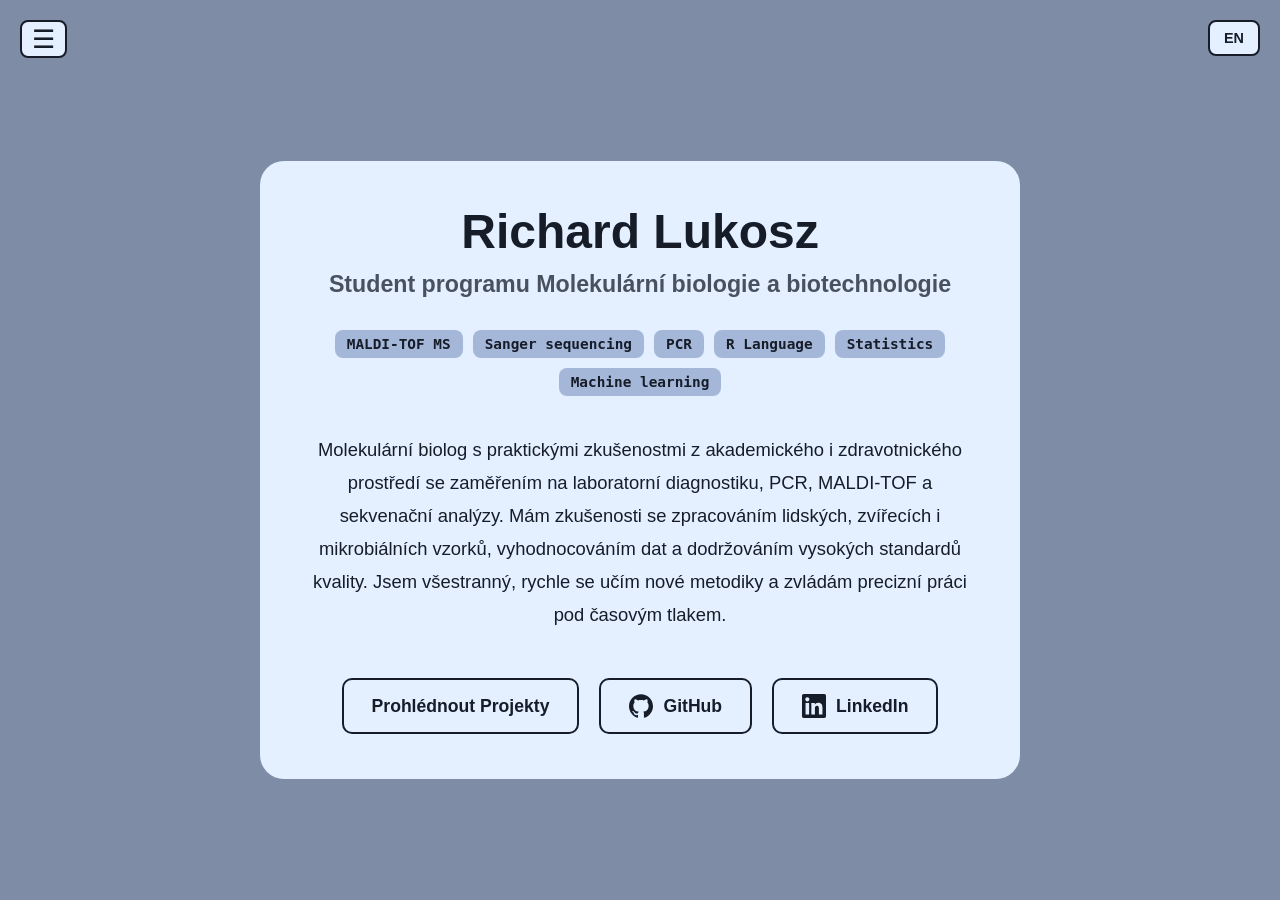
==== index.html @ 84959a50 "Add files via upload" ====
<!DOCTYPE html>
<html lang="cs">
<head>
    <meta charset="UTF-8">
    <meta name="viewport" content="width=device-width, initial-scale=1.0">
    <title>Úvod / Home</title>
    <style>
        :root {
            --bg-main: #7e8ca5;
            --bg-island: #e4f0ff;
            --bg-secondary: #a5b7d9;
            --text-dark: #161d29;
        }

        *, *::before, *::after {
            box-sizing: border-box;
        }

        body { 
            font-family: sans-serif; 
            background: var(--bg-main); 
            color: var(--text-dark); 
            display: flex; 
            flex-direction: column; 
            justify-content: center; 
            align-items: center; 
            min-height: 100vh; 
            margin: 0; 
            text-align: center; 
            position: relative;
            padding: 80px 20px 40px 20px; 
        }

        body:not(.lang-en-active) .lang-en { display: none; }
        body.lang-en-active .lang-cs { display: none; }

        .hero-container {
            max-width: 760px;
            width: 100%;
            background: var(--bg-island);
            padding: 45px 40px;
            border-radius: 24px;
            display: flex;
            flex-direction: column;
            align-items: center;
            gap: 12px;
        }

        h1 { 
            font-size: 3rem;
            margin: 0;
            line-height: 1.1;
            color: var(--text-dark);
        }

        .subtitle {
            font-size: 1.45rem;
            color: var(--text-dark);
            opacity: 0.75;
            margin-top: 0;
            margin-bottom: 20px;
            font-weight: bold;
            font-family: sans-serif;
        }

        .bio {
            color: var(--text-dark);
            line-height: 1.8;
            font-size: 1.15rem;
            margin-top: 15px;
            margin-bottom: 35px;
            text-align: center;
        }

        .skills-container {
            display: flex;
            flex-wrap: wrap;
            justify-content: center;
            gap: 10px;
            margin-top: 0;
            margin-bottom: 10px;
            list-style: none; 
            padding: 0; 
        }

        .skill-badge {
            background: var(--bg-secondary);
            padding: 6px 12px;
            border-radius: 8px;
            font-size: 0.9rem;
            color: var(--text-dark);
            font-family: monospace;
            font-weight: bold;
        }
        
        .action-buttons {
            display: flex;
            gap: 20px;
            flex-wrap: wrap;
            justify-content: center;
        }

        .btn {
            display: inline-flex;
            align-items: center;
            justify-content: center;
            gap: 10px;
            text-decoration: none;
            padding: 14px 28px;
            border-radius: 10px;
            font-size: 1.1rem;
            font-weight: bold;
            transition: 0.2s;
        }

        .btn-primary {
            background: var(--bg-island);
            color: var(--text-dark);
            border: 2px solid var(--text-dark);
        }

        .btn-icon {
            fill: var(--text-dark);
            width: 24px;
            height: 24px;
        }

        .lang-switcher {
            position: fixed;
            top: 20px; right: 20px; 
            z-index: 100;
        }

        .lang-btn {
            background: var(--bg-island);
            color: var(--text-dark); 
            border: 2px solid var(--text-dark);
            padding: 8px 14px;
            cursor: pointer;
            border-radius: 8px;
            font-size: 0.9rem;
            font-weight: bold;
            transition: 0.2s;
        }

        .hamburger-btn {
            position: fixed;
            top: 20px;
            left: 20px;
            background: var(--bg-island);
            border: 2px solid var(--text-dark);
            border-radius: 8px;
            padding: 2px 10px;
            color: var(--text-dark);
            font-size: 1.6rem;
            cursor: pointer;
            z-index: 100;
            transition: 0.2s;
        }

        .mobile-menu {
            position: fixed;
            top: 0;
            left: -100%;
            width: 250px;
            height: 100vh;
            background: var(--bg-island);
            box-shadow: 5px 0 20px rgba(0, 0, 0, 0.25);
            display: flex;
            flex-direction: column;
            padding: 85px 25px;
            transition: 0.3s ease;
            z-index: 99;
        }

        .mobile-menu.open { left: 0; }

        .menu-link {
            color: var(--bg-main);
            font-size: 1.2rem;
            font-weight: bold;
            text-decoration: none;
            margin-bottom: 20px;
            transition: 0.2s;
        }

        .menu-link.active { 
            color: var(--text-dark); 
            text-decoration: underline;
        }

        @media (hover: hover) {
            .lang-btn:hover, .hamburger-btn:hover { 
                background: var(--bg-secondary); 
            }
            .menu-link:hover { 
                color: var(--text-dark); 
            }
            .btn-primary:hover {
                background: var(--bg-secondary);
            }
        }

        @media (max-width: 600px) {
            body { padding: 75px 15px 30px 15px; }
            .hero-container { padding: 30px 20px; border-radius: 18px; }
            h1 { font-size: 2.3rem; }
            .subtitle { font-size: 1.15rem; }
            .bio { text-align: left; font-size: 1.05rem; } 
            .action-buttons { flex-direction: column; width: 100%; gap: 10px; }
            .btn { width: 100%; }
        }
    </style>
</head>

<body> 
    <button class="hamburger-btn" aria-label="Menu" id="menuToggleBtn">☰</button>
    <nav class="mobile-menu" id="mobileMenu">
        <a href="index.html" class="menu-link active">Domů / Home</a>
        <a href="projects.html" class="menu-link">Projekty / Projects</a>
    </nav>

    <div class="lang-switcher">
        <button class="lang-btn" id="langToggleBtn">EN</button>
    </div>

    <main class="hero-container">
        <h1>
            <span>Richard Lukosz</span>
        </h1>
        
        <div class="subtitle">
            <span class="lang-cs">Student programu Molekulární biologie a biotechnologie</span>
            <span class="lang-en">Student of Molecular Biology and Biotechnology</span>
        </div>

        <ul class="skills-container">
            <li class="skill-badge">MALDI-TOF MS</li>
            <li class="skill-badge">Sanger sequencing</li>
            <li class="skill-badge">PCR</li>
            <li class="skill-badge">R Language</li>
            <li class="skill-badge">Statistics</li>
            <li class="skill-badge">Machine learning</li>
        </ul>

        <p class="bio">
            <span class="lang-cs">
                Molekulární biolog s praktickými zkušenostmi z akademického i zdravotnického prostředí se zaměřením na laboratorní diagnostiku, PCR, MALDI-TOF a sekvenační analýzy. Mám zkušenosti se zpracováním lidských, zvířecích i mikrobiálních vzorků, vyhodnocováním dat a dodržováním vysokých standardů kvality. Jsem všestranný, rychle se učím nové metodiky a zvládám precizní práci pod časovým tlakem.
            </span>
            <span class="lang-en">
                Molecular Biologist with practical experience in both academic and clinical environments, specializing in laboratory diagnostics, PCR, MALDI-TOF, and sequencing analyses. Experienced in processing human, animal, and microbial samples, data evaluation, and maintaining high quality standards. Versatile, fast-learning, and capable of delivering precise work under pressure.
            </span>
        </p>

        <div class="action-buttons">
            <a href="projects.html" class="btn btn-primary">
                <span class="lang-cs">Prohlédnout Projekty</span>
                <span class="lang-en">View My Projects</span>
            </a>
            <a href="https://github.com/richardlukosz" target="_blank" rel="noopener noreferrer" class="btn btn-primary">
                <svg class="btn-icon" viewBox="0 0 24 24" xmlns="http://www.w3.org/2000/svg">
                    <path d="M12 .297c-6.63 0-12 5.373-12 12 0 5.303 3.438 9.8 8.205 11.385.6.113.82-.258.82-.577 0-.285-.01-1.04-.015-2.04-3.338.724-4.042-1.61-4.042-1.61C4.422 18.07 3.633 17.7 3.633 17.7c-1.087-.744.084-.729.084-.729 1.205.084 1.838 1.236 1.838 1.236 1.07 1.835 2.809 1.305 3.495.998.108-.776.417-1.305.76-1.605-2.665-.3-5.466-1.332-5.466-5.93 0-1.31.465-2.38 1.235-3.22-.135-.303-.54-1.523.105-3.176 0 0 1.005-.322 3.3 1.23.96-.267 1.98-.399 3-.405 1.02.006 2.04.138 3 .405 2.28-1.552 3.285-1.23 3.285-1.23.645 1.653.24 2.873.12 3.176.765.84 1.23 1.91 1.23 3.22 0 4.61-2.805 5.625-5.475 5.92.42.36.81 1.096.81 2.22 0 1.606-.015 2.896-.015 3.286 0 .315.21.69.825.57C20.565 22.092 24 17.592 24 12.297c0-6.627-5.373-12-12-12"/>
                </svg>
                <span>GitHub</span>
            </a>
            <a href="https://www.linkedin.com/in/richardlukosz/" target="_blank" rel="noopener noreferrer" class="btn btn-primary">
                <svg class="btn-icon" viewBox="0 0 24 24" xmlns="http://www.w3.org/2000/svg">
                    <path d="M20.447 20.452h-3.554v-5.569c0-1.328-.027-3.037-1.852-3.037-1.853 0-2.136 1.445-2.136 2.939v5.667H9.351V9h3.414v1.561h.046c.477-.9 1.637-1.85 3.37-1.85 3.601 0 4.267 2.37 4.267 5.455v6.286zM5.337 7.433c-1.144 0-2.063-.926-2.063-2.065 0-1.138.92-2.063 2.063-2.063 1.14 0 2.064.925 2.064 2.063 0 1.139-.925 2.065-2.064 2.065zm1.782 13.019H3.555V9h3.564v11.452zM22.225 0H1.771C.792 0 0 .774 0 1.729v20.542C0 23.227.792 24 1.771 24h20.451C23.2 24 24 23.227 24 22.271V1.729C24 .774 23.2 0 22.222 0h.003z"/>
                </svg>
                <span>LinkedIn</span>
            </a>
        </div>
    </main>

    <script>
        function setLanguage(lang) {
            const body = document.body;
            const htmlTag = document.documentElement;
            const langBtn = document.getElementById('langToggleBtn');

            if (lang === 'en') {
                body.classList.add('lang-en-active');
                htmlTag.setAttribute('lang', 'en');
                if (langBtn) langBtn.innerText = 'CZ';
            } else {
                body.classList.remove('lang-en-active');
                htmlTag.setAttribute('lang', 'cs');
                if (langBtn) langBtn.innerText = 'EN';
            }
            
            localStorage.setItem('preferredLang', lang);
        }

        const savedLang = localStorage.getItem('preferredLang') || 'cs';
        setLanguage(savedLang);

        document.getElementById('langToggleBtn').addEventListener('click', function() {
            const currentLang = document.documentElement.getAttribute('lang');
            const newLang = currentLang === 'cs' ? 'en' : 'cs';
            setLanguage(newLang);
        });

        const menuToggleBtn = document.getElementById('menuToggleBtn');
        const menu = document.getElementById('mobileMenu');

        menuToggleBtn.addEventListener('click', function() {
            menu.classList.toggle('open');
        });

        document.addEventListener('click', function(event) {
            if (menu.classList.contains('open')) {
                if (!menu.contains(event.target) && !menuToggleBtn.contains(event.target)) {
                    menu.classList.remove('open'); 
                }
            }
        });
    </script>
</body>
</html>
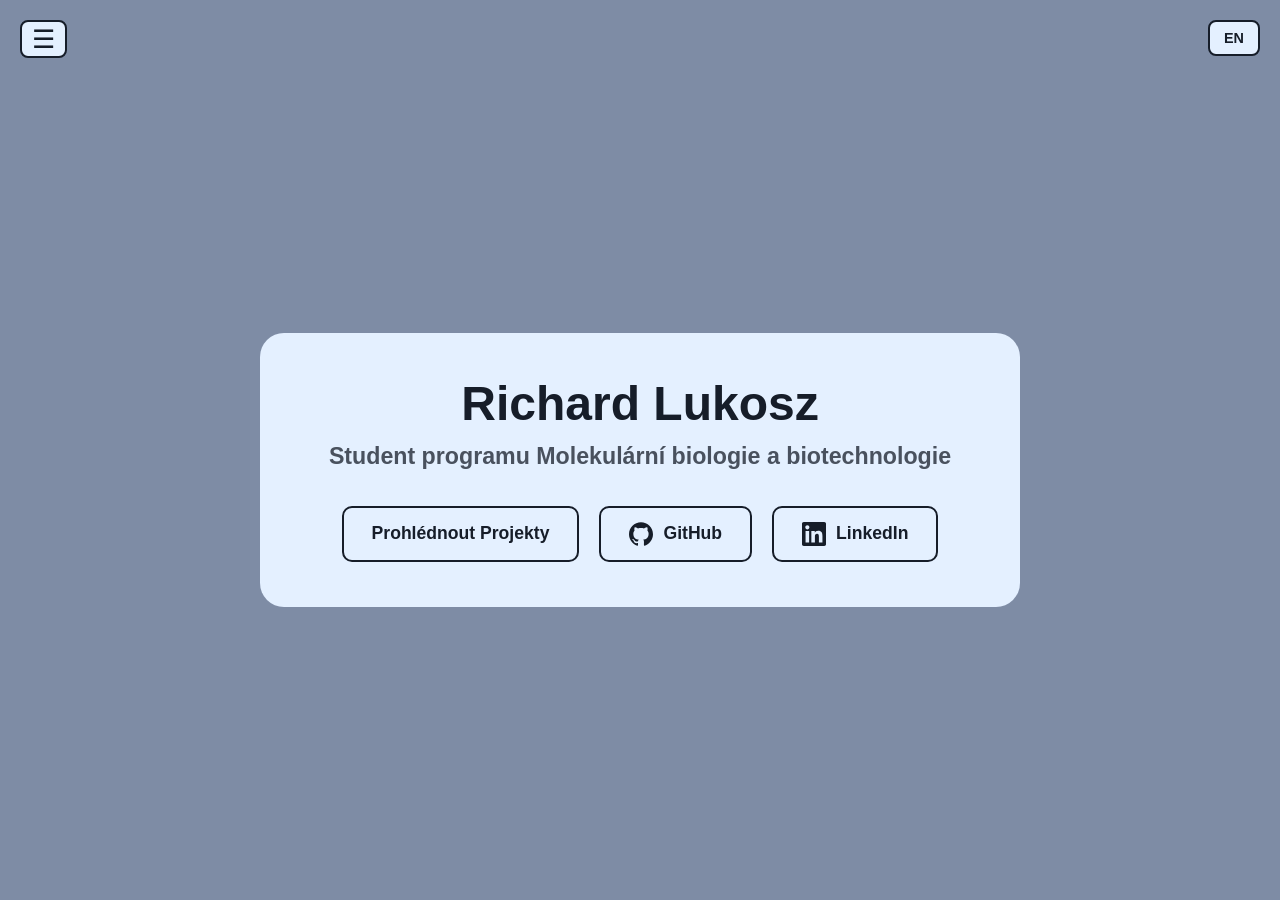
==== commit d7e1445f: "Add files via upload" ====
--- a/index.html
+++ b/index.html
@@ -58,39 +58,9 @@
             color: var(--text-dark);
             opacity: 0.75;
             margin-top: 0;
-            margin-bottom: 20px;
+            margin-bottom: 24px;
             font-weight: bold;
             font-family: sans-serif;
-        }
-
-        .bio {
-            color: var(--text-dark);
-            line-height: 1.8;
-            font-size: 1.15rem;
-            margin-top: 15px;
-            margin-bottom: 35px;
-            text-align: center;
-        }
-
-        .skills-container {
-            display: flex;
-            flex-wrap: wrap;
-            justify-content: center;
-            gap: 10px;
-            margin-top: 0;
-            margin-bottom: 10px;
-            list-style: none; 
-            padding: 0; 
-        }
-
-        .skill-badge {
-            background: var(--bg-secondary);
-            padding: 6px 12px;
-            border-radius: 8px;
-            font-size: 0.9rem;
-            color: var(--text-dark);
-            font-family: monospace;
-            font-weight: bold;
         }
         
         .action-buttons {
@@ -206,7 +176,6 @@
             .hero-container { padding: 30px 20px; border-radius: 18px; }
             h1 { font-size: 2.3rem; }
             .subtitle { font-size: 1.15rem; }
-            .bio { text-align: left; font-size: 1.05rem; } 
             .action-buttons { flex-direction: column; width: 100%; gap: 10px; }
             .btn { width: 100%; }
         }
@@ -233,24 +202,6 @@
             <span class="lang-cs">Student programu Molekulární biologie a biotechnologie</span>
             <span class="lang-en">Student of Molecular Biology and Biotechnology</span>
         </div>
-
-        <ul class="skills-container">
-            <li class="skill-badge">MALDI-TOF MS</li>
-            <li class="skill-badge">Sanger sequencing</li>
-            <li class="skill-badge">PCR</li>
-            <li class="skill-badge">R Language</li>
-            <li class="skill-badge">Statistics</li>
-            <li class="skill-badge">Machine learning</li>
-        </ul>
-
-        <p class="bio">
-            <span class="lang-cs">
-                Molekulární biolog s praktickými zkušenostmi z akademického i zdravotnického prostředí se zaměřením na laboratorní diagnostiku, PCR, MALDI-TOF a sekvenační analýzy. Mám zkušenosti se zpracováním lidských, zvířecích i mikrobiálních vzorků, vyhodnocováním dat a dodržováním vysokých standardů kvality. Jsem všestranný, rychle se učím nové metodiky a zvládám precizní práci pod časovým tlakem.
-            </span>
-            <span class="lang-en">
-                Molecular Biologist with practical experience in both academic and clinical environments, specializing in laboratory diagnostics, PCR, MALDI-TOF, and sequencing analyses. Experienced in processing human, animal, and microbial samples, data evaluation, and maintaining high quality standards. Versatile, fast-learning, and capable of delivering precise work under pressure.
-            </span>
-        </p>
 
         <div class="action-buttons">
             <a href="projects.html" class="btn btn-primary">
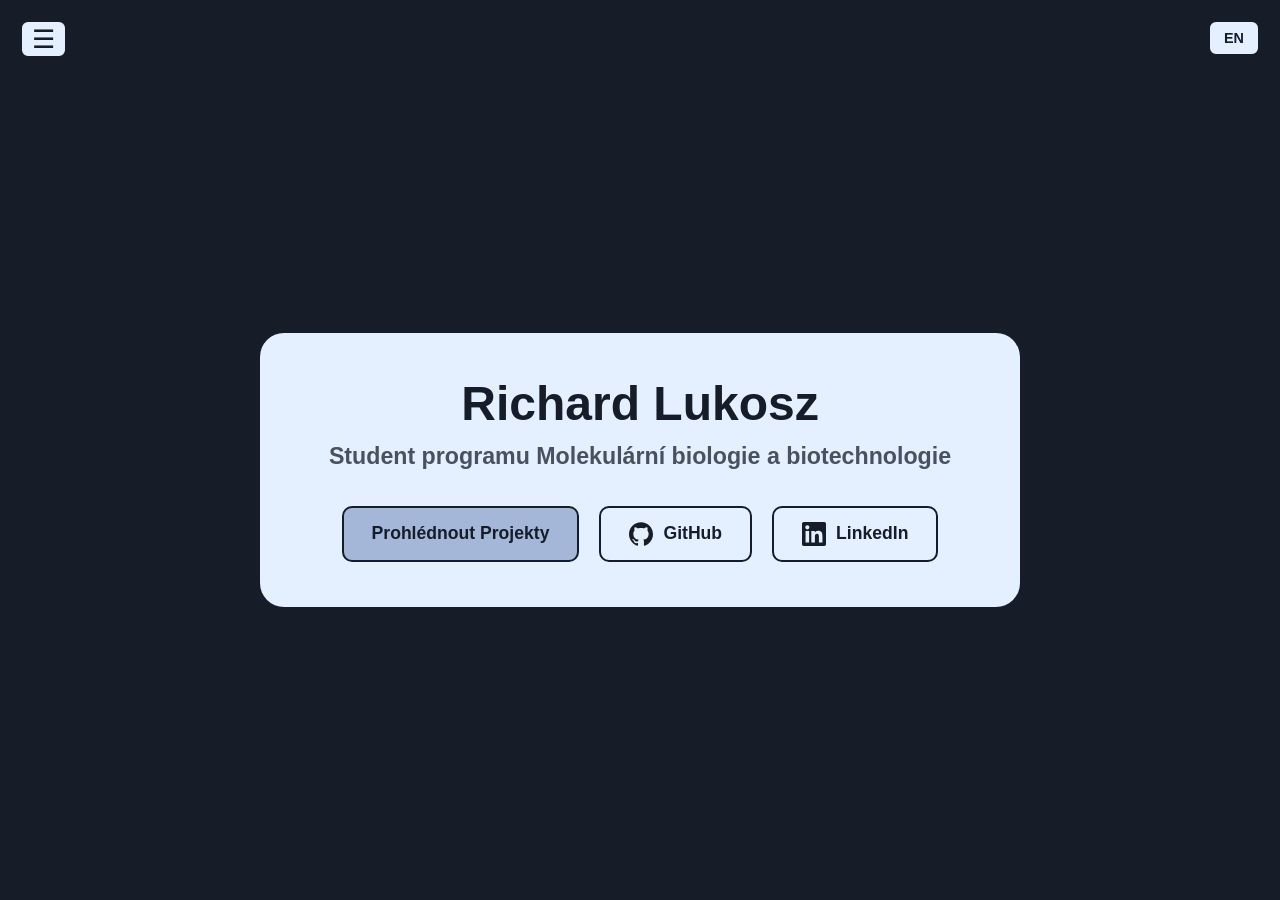
==== commit 1787a30a: "Add files via upload" ====
--- a/index.html
+++ b/index.html
@@ -18,13 +18,14 @@
 
         body { 
             font-family: sans-serif; 
-            background: var(--bg-main); 
+            background: var(--text-dark); 
             color: var(--text-dark); 
             display: flex; 
             flex-direction: column; 
             justify-content: center; 
             align-items: center; 
             min-height: 100vh; 
+            min-height: 100dvh;
             margin: 0; 
             text-align: center; 
             position: relative;
@@ -89,6 +90,12 @@
             border: 2px solid var(--text-dark);
         }
 
+        .btn-secondary {
+            background: var(--bg-secondary);
+            color: var(--text-dark);
+            border: 2px solid var(--text-dark);
+        }
+
         .btn-icon {
             fill: var(--text-dark);
             width: 24px;
@@ -134,6 +141,7 @@
             left: -100%;
             width: 250px;
             height: 100vh;
+            height: 100dvh;
             background: var(--bg-island);
             box-shadow: 5px 0 20px rgba(0, 0, 0, 0.25);
             display: flex;
@@ -169,10 +177,16 @@
             .btn-primary:hover {
                 background: var(--bg-secondary);
             }
+            .btn-secondary:hover {
+                background: var(--bg-main);
+            }
         }
 
         @media (max-width: 600px) {
-            body { padding: 75px 15px 30px 15px; }
+            body { 
+                justify-content: flex-start;
+                padding: 75px 15px 30px 15px; 
+            }
             .hero-container { padding: 30px 20px; border-radius: 18px; }
             h1 { font-size: 2.3rem; }
             .subtitle { font-size: 1.15rem; }
@@ -204,7 +218,7 @@
         </div>
 
         <div class="action-buttons">
-            <a href="projects.html" class="btn btn-primary">
+            <a href="projects.html" class="btn btn-secondary">
                 <span class="lang-cs">Prohlédnout Projekty</span>
                 <span class="lang-en">View My Projects</span>
             </a>
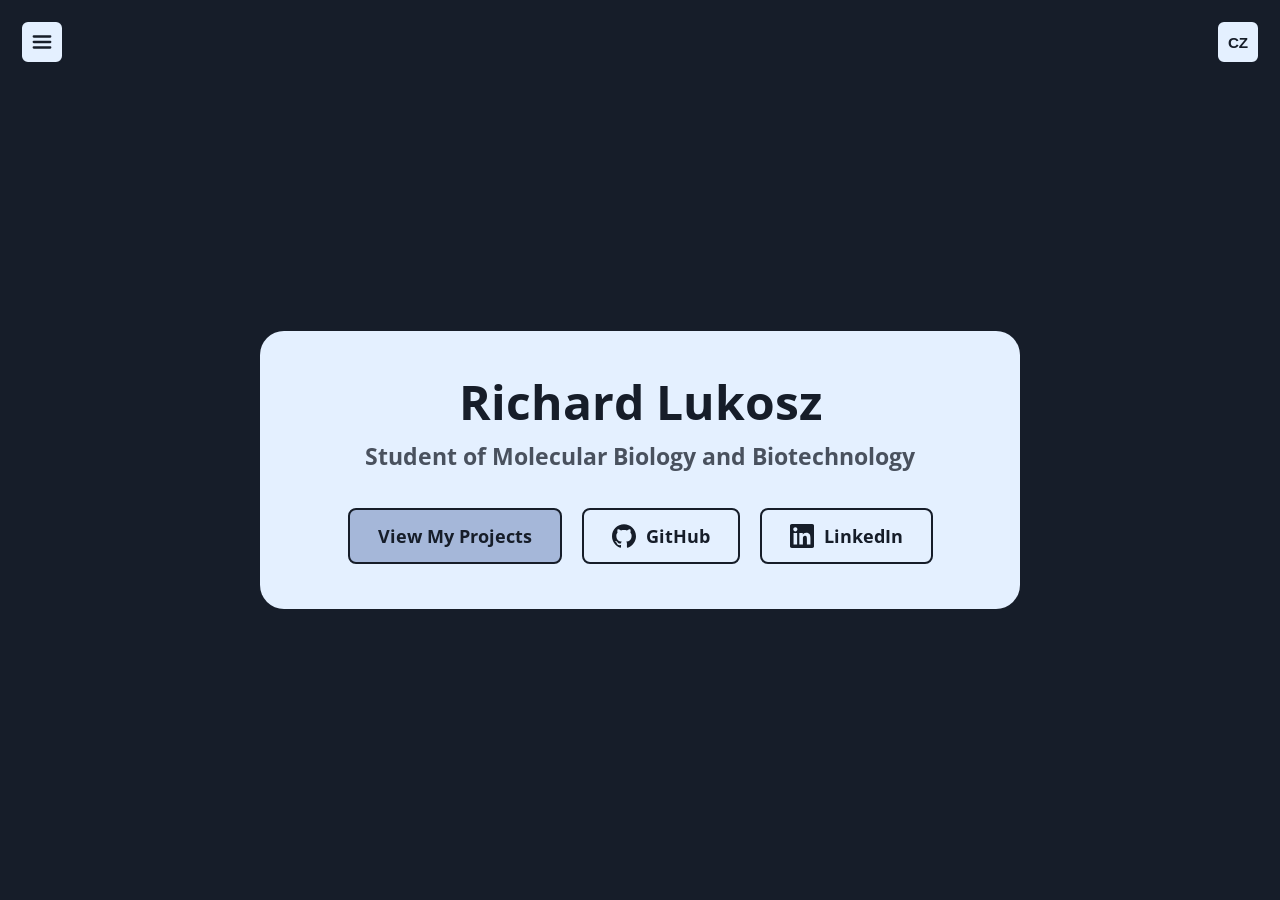
==== commit 41a9344b: "Add files via upload" ====
--- a/index.html
+++ b/index.html
@@ -1,284 +1,84 @@
 <!DOCTYPE html>
-<html lang="cs">
+<html lang="cs" data-title-cs="Úvod" data-title-en="Home">
 <head>
     <meta charset="UTF-8">
     <meta name="viewport" content="width=device-width, initial-scale=1.0">
-    <title>Úvod / Home</title>
-    <style>
-        :root {
-            --bg-main: #7e8ca5;
-            --bg-island: #e4f0ff;
-            --bg-secondary: #a5b7d9;
-            --text-dark: #161d29;
-        }
+    <meta name="description" content="Osobní web a portfolio projektů.">
+    <title>Úvod</title>
 
-        *, *::before, *::after {
-            box-sizing: border-box;
-        }
+    <!-- Open Graph -->
+    <meta property="og:type" content="website">
+    <meta property="og:url" content="https://richardlukosz.cz/">
+    <meta property="og:title" content="Richard Lukosz">
+    <meta property="og:description" content="Personal website.">
+    <!-- <meta property="og:image" content="https://richardlukosz.cz/og-image.png"> -->
+    <!-- <meta name="twitter:card" content="summary_large_image"> -->
 
-        body { 
-            font-family: sans-serif; 
-            background: var(--text-dark); 
-            color: var(--text-dark); 
-            display: flex; 
-            flex-direction: column; 
-            justify-content: center; 
-            align-items: center; 
-            min-height: 100vh; 
-            min-height: 100dvh;
-            margin: 0; 
-            text-align: center; 
-            position: relative;
-            padding: 80px 20px 40px 20px; 
-        }
-
-        body:not(.lang-en-active) .lang-en { display: none; }
-        body.lang-en-active .lang-cs { display: none; }
-
-        .hero-container {
-            max-width: 760px;
-            width: 100%;
-            background: var(--bg-island);
-            padding: 45px 40px;
-            border-radius: 24px;
-            display: flex;
-            flex-direction: column;
-            align-items: center;
-            gap: 12px;
-        }
-
-        h1 { 
-            font-size: 3rem;
-            margin: 0;
-            line-height: 1.1;
-            color: var(--text-dark);
-        }
-
-        .subtitle {
-            font-size: 1.45rem;
-            color: var(--text-dark);
-            opacity: 0.75;
-            margin-top: 0;
-            margin-bottom: 24px;
-            font-weight: bold;
-            font-family: sans-serif;
-        }
-        
-        .action-buttons {
-            display: flex;
-            gap: 20px;
-            flex-wrap: wrap;
-            justify-content: center;
-        }
-
-        .btn {
-            display: inline-flex;
-            align-items: center;
-            justify-content: center;
-            gap: 10px;
-            text-decoration: none;
-            padding: 14px 28px;
-            border-radius: 10px;
-            font-size: 1.1rem;
-            font-weight: bold;
-            transition: 0.2s;
-        }
-
-        .btn-primary {
-            background: var(--bg-island);
-            color: var(--text-dark);
-            border: 2px solid var(--text-dark);
-        }
-
-        .btn-secondary {
-            background: var(--bg-secondary);
-            color: var(--text-dark);
-            border: 2px solid var(--text-dark);
-        }
-
-        .btn-icon {
-            fill: var(--text-dark);
-            width: 24px;
-            height: 24px;
-        }
-
-        .lang-switcher {
-            position: fixed;
-            top: 20px; right: 20px; 
-            z-index: 100;
-        }
-
-        .lang-btn {
-            background: var(--bg-island);
-            color: var(--text-dark); 
-            border: 2px solid var(--text-dark);
-            padding: 8px 14px;
-            cursor: pointer;
-            border-radius: 8px;
-            font-size: 0.9rem;
-            font-weight: bold;
-            transition: 0.2s;
-        }
-
-        .hamburger-btn {
-            position: fixed;
-            top: 20px;
-            left: 20px;
-            background: var(--bg-island);
-            border: 2px solid var(--text-dark);
-            border-radius: 8px;
-            padding: 2px 10px;
-            color: var(--text-dark);
-            font-size: 1.6rem;
-            cursor: pointer;
-            z-index: 100;
-            transition: 0.2s;
-        }
-
-        .mobile-menu {
-            position: fixed;
-            top: 0;
-            left: -100%;
-            width: 250px;
-            height: 100vh;
-            height: 100dvh;
-            background: var(--bg-island);
-            box-shadow: 5px 0 20px rgba(0, 0, 0, 0.25);
-            display: flex;
-            flex-direction: column;
-            padding: 85px 25px;
-            transition: 0.3s ease;
-            z-index: 99;
-        }
-
-        .mobile-menu.open { left: 0; }
-
-        .menu-link {
-            color: var(--bg-main);
-            font-size: 1.2rem;
-            font-weight: bold;
-            text-decoration: none;
-            margin-bottom: 20px;
-            transition: 0.2s;
-        }
-
-        .menu-link.active { 
-            color: var(--text-dark); 
-            text-decoration: underline;
-        }
-
-        @media (hover: hover) {
-            .lang-btn:hover, .hamburger-btn:hover { 
-                background: var(--bg-secondary); 
+    <link rel="icon" href="data:image/svg+xml,<svg xmlns='http://www.w3.org/2000/svg' viewBox='0 0 100 100'><rect width='100' height='100' rx='20' fill='%23161d29'/><text x='50' y='68' font-family='sans-serif' font-size='52' font-weight='bold' fill='%23e4f0ff' text-anchor='middle'>RL</text></svg>">
+    <script>
+        (function() {
+            const saved = localStorage.getItem('preferredLang');
+            const browserEn = !saved && navigator.language && !navigator.language.startsWith('cs') && !navigator.language.startsWith('sk');
+            if (saved === 'en' || browserEn) {
+                const html = document.documentElement;
+                html.classList.add('lang-en-active');
+                html.setAttribute('lang', 'en');
+                document.title = html.dataset.titleEn;
             }
-            .menu-link:hover { 
-                color: var(--text-dark); 
-            }
-            .btn-primary:hover {
-                background: var(--bg-secondary);
-            }
-            .btn-secondary:hover {
-                background: var(--bg-main);
-            }
-        }
-
-        @media (max-width: 600px) {
-            body { 
-                justify-content: flex-start;
-                padding: 75px 15px 30px 15px; 
-            }
-            .hero-container { padding: 30px 20px; border-radius: 18px; }
-            h1 { font-size: 2.3rem; }
-            .subtitle { font-size: 1.15rem; }
-            .action-buttons { flex-direction: column; width: 100%; gap: 10px; }
-            .btn { width: 100%; }
-        }
-    </style>
+        })();
+    </script>
+    <link rel="stylesheet" href="/style.css">
+    <script src="/script.js" defer></script>
 </head>
-
-<body> 
-    <button class="hamburger-btn" aria-label="Menu" id="menuToggleBtn">☰</button>
+<body>
+    <button class="hamburger-btn" aria-label="Menu" aria-expanded="false" id="menuToggleBtn">
+        <svg width="22" height="22" viewBox="0 0 24 24" fill="none" stroke="currentColor" stroke-width="2.5" stroke-linecap="round" aria-hidden="true">
+            <line x1="3" y1="6" x2="21" y2="6"></line>
+            <line x1="3" y1="12" x2="21" y2="12"></line>
+            <line x1="3" y1="18" x2="21" y2="18"></line>
+        </svg>
+    </button>
     <nav class="mobile-menu" id="mobileMenu">
-        <a href="index.html" class="menu-link active">Domů / Home</a>
-        <a href="projects.html" class="menu-link">Projekty / Projects</a>
+        <a href="/index.html" class="menu-link active">
+            <span class="lang-cs">Domů</span>
+            <span class="lang-en">Home</span>
+        </a>
+        <a href="/projects.html" class="menu-link">
+            <span class="lang-cs">Projekty</span>
+            <span class="lang-en">Projects</span>
+        </a>
     </nav>
 
     <div class="lang-switcher">
-        <button class="lang-btn" id="langToggleBtn">EN</button>
+        <button class="lang-btn" id="langToggleBtn" aria-label="Přepnout jazyk / Switch language">EN</button>
     </div>
 
     <main class="hero-container">
-        <h1>
-            <span>Richard Lukosz</span>
-        </h1>
-        
+        <h1>Richard Lukosz</h1>
+
         <div class="subtitle">
             <span class="lang-cs">Student programu Molekulární biologie a biotechnologie</span>
             <span class="lang-en">Student of Molecular Biology and Biotechnology</span>
         </div>
 
         <div class="action-buttons">
-            <a href="projects.html" class="btn btn-secondary">
+            <a href="/projects.html" class="btn btn-secondary">
                 <span class="lang-cs">Prohlédnout Projekty</span>
                 <span class="lang-en">View My Projects</span>
             </a>
             <a href="https://github.com/richardlukosz" target="_blank" rel="noopener noreferrer" class="btn btn-primary">
-                <svg class="btn-icon" viewBox="0 0 24 24" xmlns="http://www.w3.org/2000/svg">
+                <svg class="btn-icon" aria-hidden="true" viewBox="0 0 24 24" xmlns="http://www.w3.org/2000/svg">
                     <path d="M12 .297c-6.63 0-12 5.373-12 12 0 5.303 3.438 9.8 8.205 11.385.6.113.82-.258.82-.577 0-.285-.01-1.04-.015-2.04-3.338.724-4.042-1.61-4.042-1.61C4.422 18.07 3.633 17.7 3.633 17.7c-1.087-.744.084-.729.084-.729 1.205.084 1.838 1.236 1.838 1.236 1.07 1.835 2.809 1.305 3.495.998.108-.776.417-1.305.76-1.605-2.665-.3-5.466-1.332-5.466-5.93 0-1.31.465-2.38 1.235-3.22-.135-.303-.54-1.523.105-3.176 0 0 1.005-.322 3.3 1.23.96-.267 1.98-.399 3-.405 1.02.006 2.04.138 3 .405 2.28-1.552 3.285-1.23 3.285-1.23.645 1.653.24 2.873.12 3.176.765.84 1.23 1.91 1.23 3.22 0 4.61-2.805 5.625-5.475 5.92.42.36.81 1.096.81 2.22 0 1.606-.015 2.896-.015 3.286 0 .315.21.69.825.57C20.565 22.092 24 17.592 24 12.297c0-6.627-5.373-12-12-12"/>
                 </svg>
                 <span>GitHub</span>
             </a>
             <a href="https://www.linkedin.com/in/richardlukosz/" target="_blank" rel="noopener noreferrer" class="btn btn-primary">
-                <svg class="btn-icon" viewBox="0 0 24 24" xmlns="http://www.w3.org/2000/svg">
+                <svg class="btn-icon" aria-hidden="true" viewBox="0 0 24 24" xmlns="http://www.w3.org/2000/svg">
                     <path d="M20.447 20.452h-3.554v-5.569c0-1.328-.027-3.037-1.852-3.037-1.853 0-2.136 1.445-2.136 2.939v5.667H9.351V9h3.414v1.561h.046c.477-.9 1.637-1.85 3.37-1.85 3.601 0 4.267 2.37 4.267 5.455v6.286zM5.337 7.433c-1.144 0-2.063-.926-2.063-2.065 0-1.138.92-2.063 2.063-2.063 1.14 0 2.064.925 2.064 2.063 0 1.139-.925 2.065-2.064 2.065zm1.782 13.019H3.555V9h3.564v11.452zM22.225 0H1.771C.792 0 0 .774 0 1.729v20.542C0 23.227.792 24 1.771 24h20.451C23.2 24 24 23.227 24 22.271V1.729C24 .774 23.2 0 22.222 0h.003z"/>
                 </svg>
                 <span>LinkedIn</span>
             </a>
         </div>
     </main>
-
-    <script>
-        function setLanguage(lang) {
-            const body = document.body;
-            const htmlTag = document.documentElement;
-            const langBtn = document.getElementById('langToggleBtn');
-
-            if (lang === 'en') {
-                body.classList.add('lang-en-active');
-                htmlTag.setAttribute('lang', 'en');
-                if (langBtn) langBtn.innerText = 'CZ';
-            } else {
-                body.classList.remove('lang-en-active');
-                htmlTag.setAttribute('lang', 'cs');
-                if (langBtn) langBtn.innerText = 'EN';
-            }
-            
-            localStorage.setItem('preferredLang', lang);
-        }
-
-        const savedLang = localStorage.getItem('preferredLang') || 'cs';
-        setLanguage(savedLang);
-
-        document.getElementById('langToggleBtn').addEventListener('click', function() {
-            const currentLang = document.documentElement.getAttribute('lang');
-            const newLang = currentLang === 'cs' ? 'en' : 'cs';
-            setLanguage(newLang);
-        });
-
-        const menuToggleBtn = document.getElementById('menuToggleBtn');
-        const menu = document.getElementById('mobileMenu');
-
-        menuToggleBtn.addEventListener('click', function() {
-            menu.classList.toggle('open');
-        });
-
-        document.addEventListener('click', function(event) {
-            if (menu.classList.contains('open')) {
-                if (!menu.contains(event.target) && !menuToggleBtn.contains(event.target)) {
-                    menu.classList.remove('open'); 
-                }
-            }
-        });
-    </script>
 </body>
 </html>
--- a/style.css
+++ b/style.css
@@ -0,0 +1,370 @@
+@font-face {
+    font-family: 'Open Sans';
+    src: url('/fonts/open-sans-regular.woff2') format('woff2');
+    font-weight: 400;
+    font-style: normal;
+    font-display: swap;
+}
+
+@font-face {
+    font-family: 'Open Sans';
+    src: url('/fonts/open-sans-italic.woff2') format('woff2');
+    font-weight: 400;
+    font-style: italic;
+    font-display: swap;
+}
+
+@font-face {
+    font-family: 'Open Sans';
+    src: url('/fonts/open-sans-bold.woff2') format('woff2');
+    font-weight: 700;
+    font-style: normal;
+    font-display: swap;
+}
+
+@font-face {
+    font-family: 'Open Sans';
+    src: url('/fonts/open-sans-bold-italic.woff2') format('woff2');
+    font-weight: 700;
+    font-style: italic;
+    font-display: swap;
+}
+
+:root {
+    --bg-main: #7e8ca5;
+    --bg-island: #e4f0ff;
+    --bg-secondary: #a5b7d9;
+    --text-dark: #161d29;
+    --island-r: 24px;
+    --btn-r: 8px;
+}
+
+*, *::before, *::after {
+    box-sizing: border-box;
+}
+
+body {
+    font-family: 'Open Sans', sans-serif;
+    background: var(--text-dark);
+    color: var(--text-dark);
+    display: flex;
+    flex-direction: column;
+    justify-content: center;
+    align-items: center;
+    min-height: 100vh;
+    min-height: 100dvh;
+    margin: 0;
+    text-align: center;
+    position: relative;
+    padding: 80px 20px 40px 20px;
+}
+
+body.page-top {
+    justify-content: flex-start;
+    padding-bottom: 50px;
+}
+
+html:not(.lang-en-active) .lang-en { display: none; }
+html.lang-en-active .lang-cs { display: none; }
+
+/* Kontejnery (ostrovy) */
+.hero-container,
+.error-container,
+.page-header {
+    max-width: 760px;
+    width: 100%;
+    background: var(--bg-island);
+    border-radius: var(--island-r);
+    display: flex;
+    flex-direction: column;
+    align-items: center;
+}
+
+.hero-container {
+    padding: 45px 40px;
+    gap: 12px;
+}
+
+.error-container {
+    padding: 50px 40px;
+    gap: 12px;
+}
+
+.page-header {
+    padding: 36px 40px;
+    gap: 18px;
+    margin-bottom: 24px;
+}
+
+/* Typografie */
+.hero-container h1 {
+    font-size: 3rem;
+    margin: 0;
+    line-height: 1.1;
+}
+
+.page-header h1 {
+    font-size: 2.75rem;
+    margin: 0;
+    line-height: 1.1;
+}
+
+.error-container h1 {
+    font-size: 5.5rem;
+    margin: 0;
+    line-height: 1;
+    opacity: 0.75;
+    letter-spacing: 4px;
+    font-family: monospace;
+}
+
+.error-container h2 {
+    font-size: 2rem;
+    margin: 8px 0 0 0;
+}
+
+.error-container p {
+    line-height: 1.8;
+    font-size: 1.15rem;
+    margin: 10px 0 30px 0;
+}
+
+.subtitle {
+    font-size: 1.45rem;
+    opacity: 0.75;
+    margin-top: 0;
+    margin-bottom: 24px;
+    font-weight: bold;
+}
+
+/* Tlačítka */
+.action-buttons {
+    display: flex;
+    gap: 20px;
+    flex-wrap: wrap;
+    justify-content: center;
+}
+
+.btn {
+    display: inline-flex;
+    align-items: center;
+    justify-content: center;
+    gap: 10px;
+    text-decoration: none;
+    padding: 14px 28px;
+    border-radius: var(--btn-r);
+    font-size: 1.1rem;
+    font-weight: bold;
+    transition: background-color 0.2s ease;
+    cursor: pointer;
+}
+
+.btn-primary {
+    background: var(--bg-island);
+    color: var(--text-dark);
+    border: 2px solid var(--text-dark);
+}
+
+.btn-secondary {
+    background: var(--bg-secondary);
+    color: var(--text-dark);
+    border: 2px solid var(--text-dark);
+}
+
+.project-actions .btn-secondary {
+    background: var(--bg-island);
+    padding: 12px 24px;
+    font-size: 1.05rem;
+}
+
+.btn-icon {
+    fill: var(--text-dark);
+    width: 24px;
+    height: 24px;
+    flex-shrink: 0;
+}
+
+/* Projekty */
+.projects-container {
+    display: flex;
+    flex-direction: column;
+    gap: 24px;
+    width: 100%;
+    max-width: 760px;
+    text-align: left;
+}
+
+.project-card {
+    background: var(--bg-island);
+    padding: 32px 36px;
+    border-radius: var(--island-r);
+    display: flex;
+    flex-direction: column;
+    gap: 14px;
+}
+
+.project-title {
+    font-size: 1.5rem;
+    margin: 0;
+    line-height: 1.25;
+    text-wrap: balance;
+}
+
+.project-tags {
+    display: flex;
+    flex-wrap: wrap;
+    gap: 8px;
+    list-style: none;
+    padding: 0;
+    margin: 0;
+}
+
+.skill-badge {
+    background: var(--bg-secondary);
+    padding: 6px 12px;
+    border-radius: var(--btn-r);
+    font-size: 0.88rem;
+    font-family: monospace;
+    font-weight: bold;
+}
+
+.project-desc {
+    line-height: 1.75;
+    font-size: 1.08rem;
+    margin: 4px 0 8px 0;
+    text-wrap: balance;
+}
+
+.project-actions {
+    display: flex;
+    flex-wrap: wrap;
+    gap: 12px;
+    align-items: center;
+}
+
+/* Navigace a přepínač jazyka */
+.lang-switcher {
+    position: fixed;
+    top: 20px;
+    right: 20px;
+    z-index: 100;
+}
+
+.lang-btn, .hamburger-btn {
+    width: 44px;
+    height: 44px;
+    padding: 0;
+    display: inline-flex;
+    align-items: center;
+    justify-content: center;
+    background: var(--bg-island);
+    color: var(--text-dark);
+    border: 2px solid var(--text-dark);
+    border-radius: var(--btn-r);
+    font-weight: bold;
+    line-height: 1;
+    cursor: pointer;
+    transition: background-color 0.2s ease;
+}
+
+.lang-btn {
+    font-size: 0.95rem;
+    padding-top: 1px;
+    text-box-trim: trim-both;
+    text-box-edge: cap alphabetic;
+}
+
+.hamburger-btn {
+    position: fixed;
+    top: 20px;
+    left: 20px;
+    z-index: 100;
+}
+
+.lang-btn:focus-visible, .hamburger-btn:focus-visible {
+    outline: 2px solid var(--bg-island);
+    outline-offset: 3px;
+}
+
+.btn:focus-visible, .menu-link:focus-visible {
+    outline: 2px solid var(--text-dark);
+    outline-offset: 3px;
+}
+
+.mobile-menu {
+    position: fixed;
+    top: 0;
+    left: 0;
+    width: 250px;
+    height: 100vh;
+    height: 100dvh;
+    background: var(--bg-island);
+    box-shadow: 5px 0 20px rgba(0, 0, 0, 0.25);
+    display: flex;
+    flex-direction: column;
+    padding: 85px 25px;
+    transform: translateX(-100%);
+    visibility: hidden;
+    transition: transform 0.3s ease, visibility 0.3s ease;
+    z-index: 99;
+}
+
+.mobile-menu.open {
+    transform: translateX(0);
+    visibility: visible;
+}
+
+.menu-link {
+    color: var(--text-dark);
+    opacity: 0.7;
+    font-size: 1.2rem;
+    font-weight: bold;
+    text-decoration: none;
+    margin-bottom: 20px;
+    transition: opacity 0.2s ease;
+}
+
+.menu-link.active {
+    opacity: 1;
+    text-decoration: underline;
+}
+
+@media (hover: hover) {
+    .lang-btn:hover, .hamburger-btn:hover {
+        background: var(--bg-secondary);
+    }
+    .menu-link:hover {
+        opacity: 1;
+    }
+    .btn-primary:hover,
+    .project-actions .btn-secondary:hover {
+        background: var(--bg-secondary);
+    }
+    .btn-secondary:hover {
+        background: var(--bg-main);
+    }
+}
+
+@media (max-width: 600px) {
+    :root {
+        --island-r: 18px;
+        --btn-r: 6px;
+    }
+    body {
+        justify-content: flex-start;
+        padding: 75px 15px 30px 15px;
+    }
+    .hero-container { padding: 30px 20px; }
+    .error-container { padding: 36px 20px; }
+    .page-header, .project-card { padding: 26px 20px; }
+    .hero-container h1 { font-size: 2.3rem; }
+    .page-header h1 { font-size: 2.2rem; }
+    .error-container h1 { font-size: 4rem; }
+    .error-container h2 { font-size: 1.5rem; }
+    .error-container p { font-size: 1.05rem; }
+    .subtitle { font-size: 1.15rem; }
+    .project-title { font-size: 1.25rem; }
+    .project-desc { font-size: 1.02rem; }
+    .action-buttons { flex-direction: column; width: 100%; gap: 10px; }
+    .btn { width: 100%; }
+}
